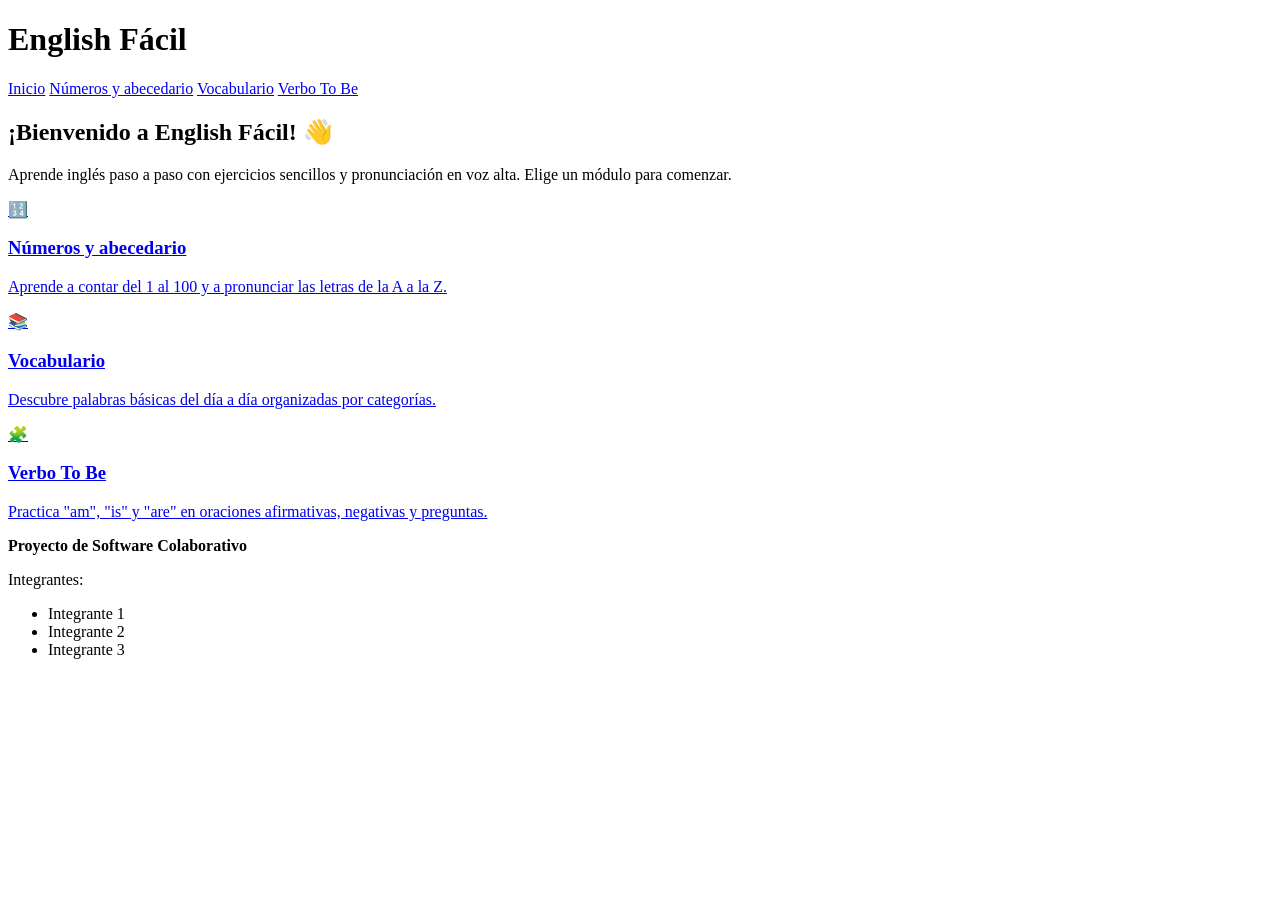
==== index.html @ 3ae9003a "Agregar módulo "Números y abecedario" con HTML, CSS y JavaScript" ====
<!DOCTYPE html>
<html lang="es">
<head>
  <meta charset="UTF-8">
  <meta name="viewport" content="width=device-width, initial-scale=1.0">
  <title>English Fácil - Inicio</title>
  <!-- Estilos comunes del proyecto -->
  <link rel="stylesheet" href="css/estilos.css">
</head>
<body>

  <!-- Encabezado común -->
  <header class="encabezado">
    <h1>English Fácil</h1>
    <nav class="menu">
      <a href="index.html">Inicio</a>
      <a href="numeros/numeros.html">Números y abecedario</a>
      <a href="vocabulario/vocabulario.html">Vocabulario</a>
      <a href="tobe/tobe.html">Verbo To Be</a>
    </nav>
  </header>

  <main class="contenedor">

    <!-- Bienvenida -->
    <section class="bienvenida">
      <h2>¡Bienvenido a English Fácil! 👋</h2>
      <p>
        Aprende inglés paso a paso con ejercicios sencillos y pronunciación en voz alta.
        Elige un módulo para comenzar.
      </p>
    </section>

    <!-- Tarjetas de acceso a cada módulo -->
    <section class="grilla">
      <a class="tarjeta" href="numeros/numeros.html">
        <span class="tarjeta-emoji" aria-hidden="true">🔢</span>
        <h3>Números y abecedario</h3>
        <p>Aprende a contar del 1 al 100 y a pronunciar las letras de la A a la Z.</p>
      </a>

      <a class="tarjeta" href="vocabulario/vocabulario.html">
        <span class="tarjeta-emoji" aria-hidden="true">📚</span>
        <h3>Vocabulario</h3>
        <p>Descubre palabras básicas del día a día organizadas por categorías.</p>
      </a>

      <a class="tarjeta" href="tobe/tobe.html">
        <span class="tarjeta-emoji" aria-hidden="true">🧩</span>
        <h3>Verbo To Be</h3>
        <p>Practica "am", "is" y "are" en oraciones afirmativas, negativas y preguntas.</p>
      </a>
    </section>

  </main>

  <!-- Pie de página -->
  <footer class="pie">
    <p><strong>Proyecto de Software Colaborativo</strong></p>
    <p>Integrantes:</p>
    <ul class="integrantes">
      <li>Integrante 1</li>
      <li>Integrante 2</li>
      <li>Integrante 3</li>
    </ul>
  </footer>

</body>
</html>
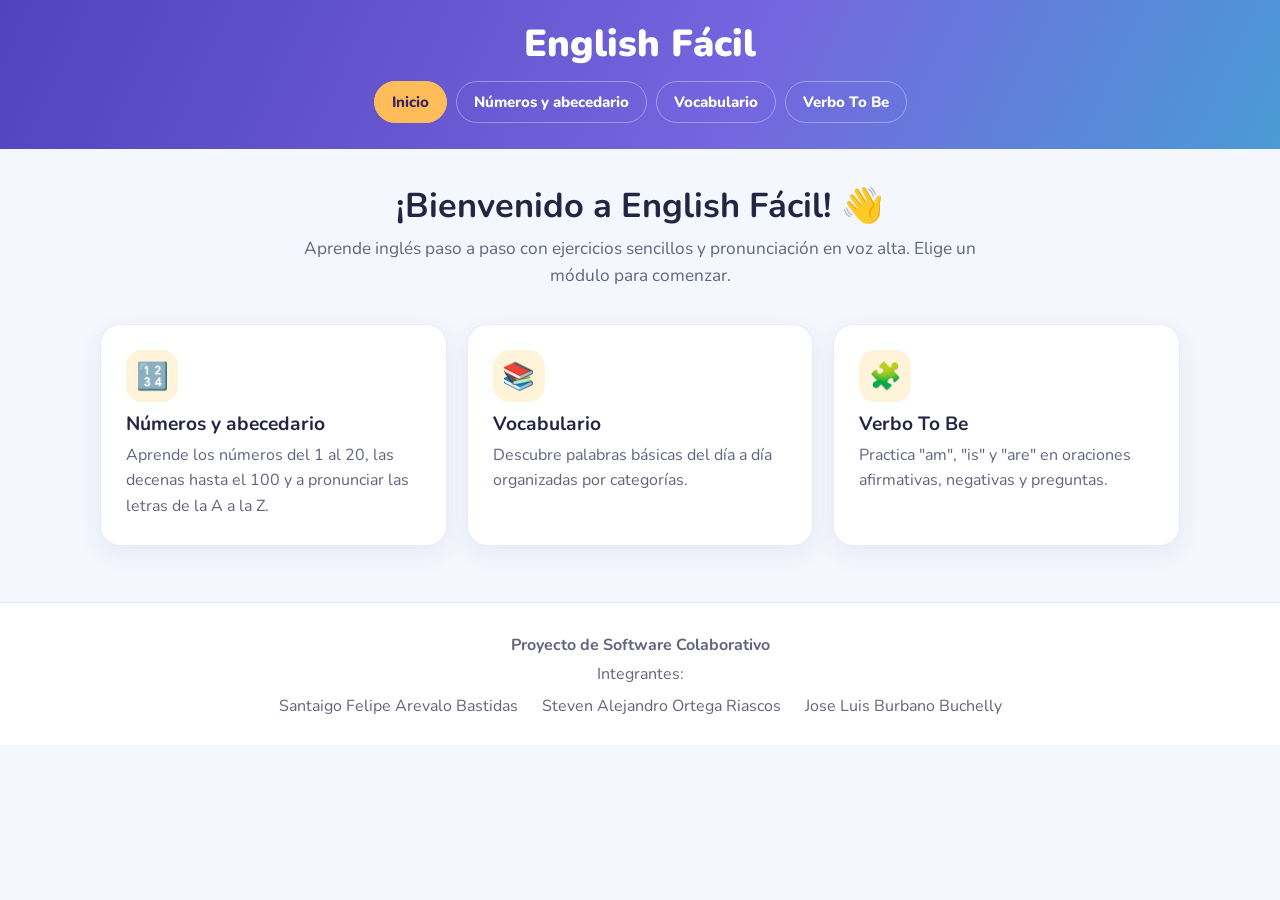
==== commit 05088581: "Mejorar accesibilidad y contenido en las secciones de navegación y tarjetas; actualizar estilos y sc" ====
--- a/index.html
+++ b/index.html
@@ -12,8 +12,8 @@
   <!-- Encabezado común -->
   <header class="encabezado">
     <h1>English Fácil</h1>
-    <nav class="menu">
-      <a href="index.html">Inicio</a>
+    <nav class="menu" aria-label="Navegación principal">
+      <a href="index.html" aria-current="page">Inicio</a>
       <a href="numeros/numeros.html">Números y abecedario</a>
       <a href="vocabulario/vocabulario.html">Vocabulario</a>
       <a href="tobe/tobe.html">Verbo To Be</a>
@@ -36,7 +36,7 @@
       <a class="tarjeta" href="numeros/numeros.html">
         <span class="tarjeta-emoji" aria-hidden="true">🔢</span>
         <h3>Números y abecedario</h3>
-        <p>Aprende a contar del 1 al 100 y a pronunciar las letras de la A a la Z.</p>
+        <p>Aprende los números del 1 al 20, las decenas hasta el 100 y a pronunciar las letras de la A a la Z.</p>
       </a>
 
       <a class="tarjeta" href="vocabulario/vocabulario.html">
@@ -59,9 +59,9 @@
     <p><strong>Proyecto de Software Colaborativo</strong></p>
     <p>Integrantes:</p>
     <ul class="integrantes">
-      <li>Integrante 1</li>
-      <li>Integrante 2</li>
-      <li>Integrante 3</li>
+      <li>Santaigo Felipe Arevalo Bastidas</li>
+      <li>Steven Alejandro Ortega Riascos</li>
+      <li>Jose Luis Burbano Buchelly</li>
     </ul>
   </footer>
 
--- a/css/estilos.css
+++ b/css/estilos.css
@@ -0,0 +1,277 @@
+@import url('https://fonts.googleapis.com/css2?family=Nunito:wght@400;500;600;700;800;900&display=swap');
+
+:root {
+  --color-primario: #6558d3;
+  --color-primario-oscuro: #493cae;
+  --color-secundario: #ffbd59;
+  --color-fondo: #f5f7ff;
+  --color-texto: #242443;
+  --color-texto-suave: #62647e;
+  --color-acierto: #16865c;
+  --color-acierto-fondo: #e7f7ef;
+  --color-error: #c43e55;
+  --color-error-fondo: #fff0f1;
+  --color-borde: #e5e6f0;
+  --radio: 20px;
+  --sombra-suave: 0 12px 32px rgba(48, 45, 104, 0.09);
+  --sombra-tarjeta: 0 8px 24px rgba(48, 45, 104, 0.08);
+}
+
+* {
+  box-sizing: border-box;
+}
+
+html {
+  scroll-behavior: smooth;
+}
+
+body {
+  min-width: 320px;
+  margin: 0;
+  background: var(--color-fondo);
+  color: var(--color-texto);
+  font-family: 'Nunito', 'Segoe UI', system-ui, sans-serif;
+  font-size: 16px;
+  line-height: 1.6;
+}
+
+button,
+select {
+  font: inherit;
+}
+
+a {
+  color: inherit;
+}
+
+.encabezado {
+  padding: 22px 24px 26px;
+  color: #fff;
+  text-align: center;
+  background: linear-gradient(115deg, #5142bd 0%, #7566df 58%, #4a9bd5 100%);
+}
+
+.encabezado h1 {
+  margin: 0 0 16px;
+  font-size: clamp(1.8rem, 5vw, 2.35rem);
+  font-weight: 900;
+  line-height: 1.15;
+}
+
+.menu {
+  display: flex;
+  flex-wrap: wrap;
+  justify-content: center;
+  gap: 9px;
+}
+
+.menu a {
+  display: inline-flex;
+  min-height: 42px;
+  align-items: center;
+  justify-content: center;
+  padding: 8px 17px;
+  border: 1px solid rgba(255, 255, 255, 0.34);
+  border-radius: 999px;
+  color: #fff;
+  font-size: 0.94rem;
+  font-weight: 800;
+  text-decoration: none;
+  transition: background-color 160ms ease, color 160ms ease, transform 160ms ease;
+}
+
+.menu a:hover {
+  transform: translateY(-2px);
+  background: rgba(255, 255, 255, 0.16);
+}
+
+.menu a[aria-current="page"] {
+  border-color: var(--color-secundario);
+  background: var(--color-secundario);
+  color: #38265a;
+}
+
+.menu a:focus-visible,
+.boton:focus-visible,
+.boton-secundario:focus-visible,
+select:focus-visible,
+[role="tab"]:focus-visible {
+  outline: 3px solid #f5a928;
+  outline-offset: 3px;
+}
+
+.contenedor {
+  width: min(100% - 40px, 1080px);
+  margin: 0 auto;
+  padding: 36px 0 56px;
+}
+
+.grilla {
+  display: grid;
+  grid-template-columns: repeat(auto-fit, minmax(min(100%, 230px), 1fr));
+  gap: 20px;
+}
+
+.tarjeta {
+  display: block;
+  padding: 25px;
+  border: 1px solid rgba(229, 230, 240, 0.8);
+  border-radius: var(--radio);
+  background: #fff;
+  box-shadow: var(--sombra-tarjeta);
+  text-decoration: none;
+  transition: transform 180ms ease, box-shadow 180ms ease;
+}
+
+.tarjeta:hover {
+  transform: translateY(-5px);
+  box-shadow: var(--sombra-suave);
+}
+
+.tarjeta h3 {
+  margin: 10px 0 6px;
+  font-size: 1.2rem;
+  line-height: 1.3;
+}
+
+.tarjeta p {
+  margin: 0;
+  color: var(--color-texto-suave);
+}
+
+.tarjeta-emoji {
+  display: inline-grid;
+  width: 52px;
+  aspect-ratio: 1;
+  place-items: center;
+  border-radius: 16px;
+  background: #fff3d9;
+  font-size: 1.65rem;
+}
+
+.bienvenida {
+  max-width: 720px;
+  margin: 0 auto 34px;
+  text-align: center;
+}
+
+.bienvenida h2 {
+  margin: 0 0 8px;
+  font-size: clamp(1.55rem, 4vw, 2.15rem);
+  line-height: 1.2;
+}
+
+.bienvenida p {
+  margin: 0;
+  color: var(--color-texto-suave);
+  font-size: 1.08rem;
+}
+
+.pie {
+  padding: 26px 20px;
+  border-top: 1px solid var(--color-borde);
+  background: #fff;
+  color: var(--color-texto-suave);
+  text-align: center;
+}
+
+.pie p {
+  margin: 4px 0;
+}
+
+.integrantes {
+  display: flex;
+  flex-wrap: wrap;
+  justify-content: center;
+  gap: 8px 24px;
+  margin: 6px 0 0;
+  padding: 0;
+  list-style: none;
+}
+
+.boton,
+.boton-secundario {
+  display: inline-flex;
+  min-height: 48px;
+  align-items: center;
+  justify-content: center;
+  padding: 11px 22px;
+  border: 0;
+  border-radius: 14px;
+  cursor: pointer;
+  font-weight: 900;
+  text-align: center;
+  text-decoration: none;
+  transition: transform 160ms ease, box-shadow 160ms ease, background-color 160ms ease;
+}
+
+.boton {
+  background: var(--color-primario);
+  box-shadow: 0 5px 0 var(--color-primario-oscuro);
+  color: #fff;
+}
+
+.boton:hover {
+  transform: translateY(-2px);
+  box-shadow: 0 7px 0 var(--color-primario-oscuro);
+  background: var(--color-primario-oscuro);
+}
+
+.boton-secundario {
+  border: 1px solid var(--color-borde);
+  background: #fff;
+  color: var(--color-texto);
+}
+
+.boton-secundario:hover {
+  transform: translateY(-2px);
+  box-shadow: var(--sombra-tarjeta);
+  background: #f8f8fd;
+}
+
+.boton:active,
+.boton-secundario:active {
+  transform: translateY(1px);
+}
+
+.correcto {
+  border-color: var(--color-acierto) !important;
+  background-color: var(--color-acierto-fondo) !important;
+  color: var(--color-acierto) !important;
+}
+
+.incorrecto {
+  border-color: var(--color-error) !important;
+  background-color: var(--color-error-fondo) !important;
+  color: var(--color-error) !important;
+}
+
+@media (max-width: 520px) {
+  .encabezado {
+    padding: 19px 14px 22px;
+  }
+
+  .menu {
+    gap: 7px;
+  }
+
+  .menu a {
+    min-height: 40px;
+    padding: 7px 12px;
+    font-size: 0.88rem;
+  }
+
+  .contenedor {
+    width: min(100% - 28px, 1080px);
+    padding: 27px 0 42px;
+  }
+}
+
+@media (prefers-reduced-motion: reduce) {
+  *,
+  *::before,
+  *::after {
+    scroll-behavior: auto !important;
+    transition-duration: 0.01ms !important;
+  }
+}
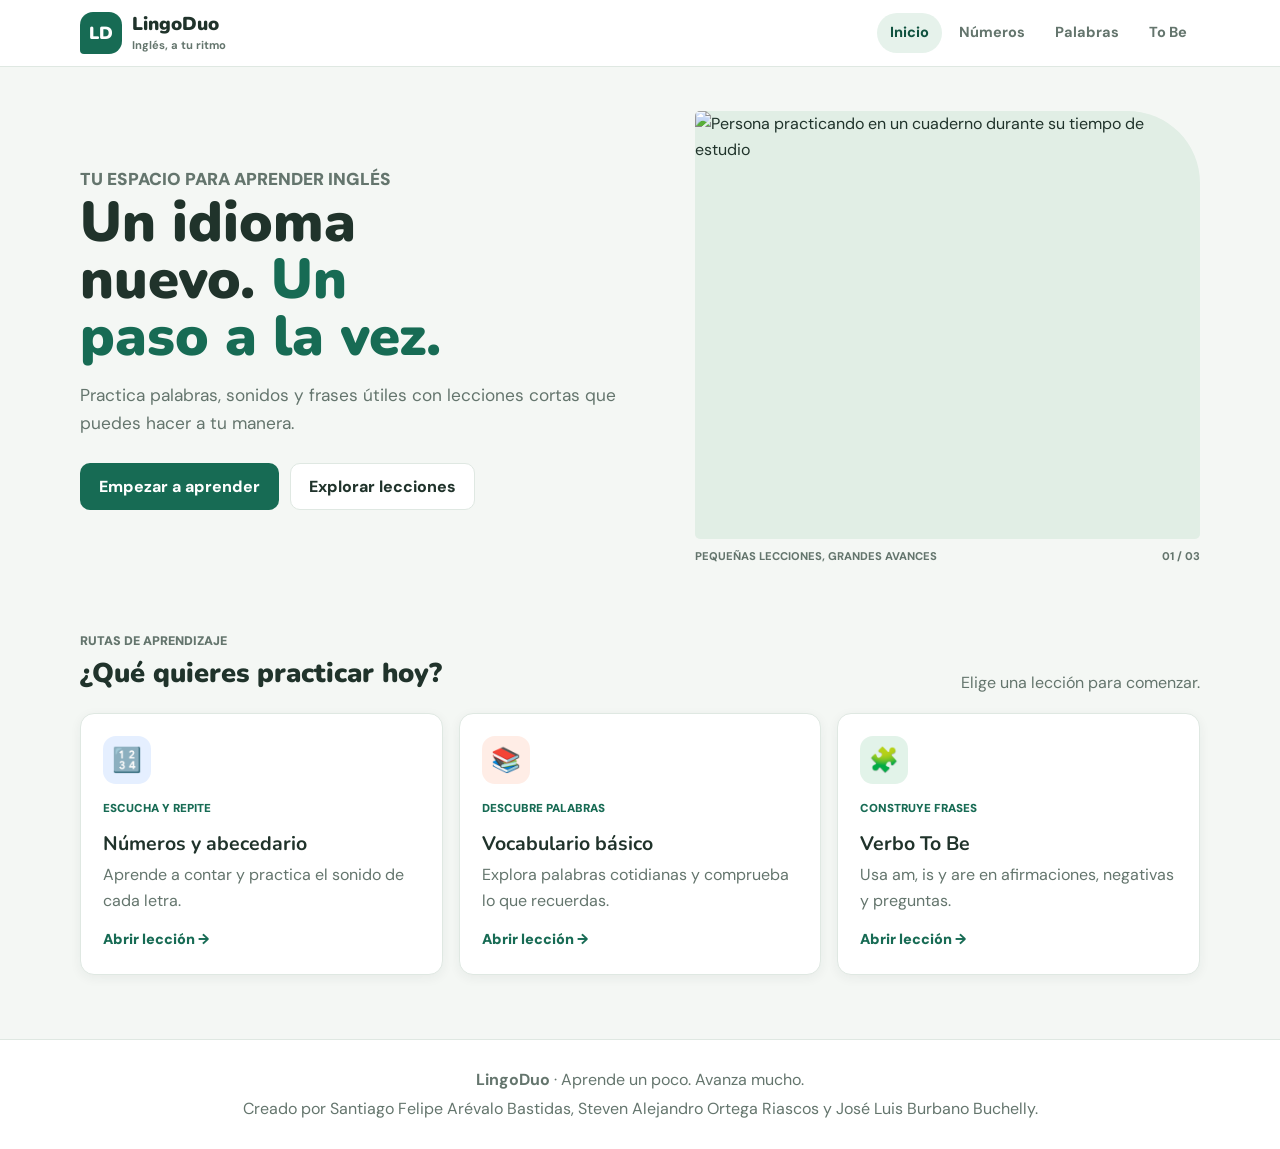
==== commit 5545d56a: "rebrand" ====
--- a/index.html
+++ b/index.html
@@ -3,66 +3,82 @@
 <head>
   <meta charset="UTF-8">
   <meta name="viewport" content="width=device-width, initial-scale=1.0">
-  <title>English Fácil - Inicio</title>
+  <meta name="description" content="Aprende inglés a tu ritmo con lecciones breves, vocabulario y práctica interactiva.">
+  <title>LingoDuo | Aprende inglés a tu ritmo</title>
   <!-- Estilos comunes del proyecto -->
   <link rel="stylesheet" href="css/estilos.css">
 </head>
 <body>
 
-  <!-- Encabezado común -->
   <header class="encabezado">
-    <h1>English Fácil</h1>
+    <a class="marca" href="index.html" aria-label="LingoDuo, inicio">
+      <span class="marca-simbolo" aria-hidden="true">LD</span>
+      <span class="marca-texto"><strong>LingoDuo</strong><small>Inglés, a tu ritmo</small></span>
+    </a>
     <nav class="menu" aria-label="Navegación principal">
       <a href="index.html" aria-current="page">Inicio</a>
-      <a href="numeros/numeros.html">Números y abecedario</a>
-      <a href="vocabulario/vocabulario.html">Vocabulario</a>
-      <a href="tobe/tobe.html">Verbo To Be</a>
+      <a href="numeros/numeros.html">Números</a>
+      <a href="vocabulario/vocabulario.html">Palabras</a>
+      <a href="tobe/tobe.html">To Be</a>
     </nav>
   </header>
 
   <main class="contenedor">
-
-    <!-- Bienvenida -->
-    <section class="bienvenida">
-      <h2>¡Bienvenido a English Fácil! 👋</h2>
-      <p>
-        Aprende inglés paso a paso con ejercicios sencillos y pronunciación en voz alta.
-        Elige un módulo para comenzar.
-      </p>
+    <section class="bienvenida hero-inicio" aria-labelledby="titulo-inicio">
+      <div class="hero-copy">
+        <p class="sobrelinea">TU ESPACIO PARA APRENDER INGLÉS</p>
+        <h1 id="titulo-inicio">Un idioma nuevo. <span>Un paso a la vez.</span></h1>
+        <p>Practica palabras, sonidos y frases útiles con lecciones cortas que puedes hacer a tu manera.</p>
+        <div class="hero-acciones">
+          <a class="boton" href="numeros/numeros.html">Empezar a aprender</a>
+          <a class="boton-secundario" href="#lecciones">Explorar lecciones</a>
+        </div>
+      </div>
+      <figure class="hero-visual">
+        <img src="https://images.unsplash.com/photo-1434030216411-0b793f4b4173?auto=format&amp;fit=crop&amp;w=1000&amp;q=85" alt="Persona practicando en un cuaderno durante su tiempo de estudio" fetchpriority="high">
+        <figcaption><span>PEQUEÑAS LECCIONES, GRANDES AVANCES</span><span>01 / 03</span></figcaption>
+      </figure>
     </section>
 
-    <!-- Tarjetas de acceso a cada módulo -->
-    <section class="grilla">
-      <a class="tarjeta" href="numeros/numeros.html">
-        <span class="tarjeta-emoji" aria-hidden="true">🔢</span>
-        <h3>Números y abecedario</h3>
-        <p>Aprende los números del 1 al 20, las decenas hasta el 100 y a pronunciar las letras de la A a la Z.</p>
-      </a>
-
-      <a class="tarjeta" href="vocabulario/vocabulario.html">
-        <span class="tarjeta-emoji" aria-hidden="true">📚</span>
-        <h3>Vocabulario</h3>
-        <p>Descubre palabras básicas del día a día organizadas por categorías.</p>
-      </a>
-
-      <a class="tarjeta" href="tobe/tobe.html">
-        <span class="tarjeta-emoji" aria-hidden="true">🧩</span>
-        <h3>Verbo To Be</h3>
-        <p>Practica "am", "is" y "are" en oraciones afirmativas, negativas y preguntas.</p>
-      </a>
+    <section id="lecciones" aria-labelledby="titulo-lecciones">
+      <div class="modulos-titulo">
+        <div>
+          <p class="sobrelinea">RUTAS DE APRENDIZAJE</p>
+          <h2 id="titulo-lecciones">¿Qué quieres practicar hoy?</h2>
+        </div>
+        <p>Elige una lección para comenzar.</p>
+      </div>
+      <div class="grilla">
+        <a class="tarjeta tarjeta-modulo" href="numeros/numeros.html">
+          <span class="tarjeta-emoji modulo-numero" aria-hidden="true">🔢</span>
+          <p class="tipo-modulo">ESCUCHA Y REPITE</p>
+          <h3>Números y abecedario</h3>
+          <p>Aprende a contar y practica el sonido de cada letra.</p>
+          <span class="enlace-modulo">Abrir lección <span aria-hidden="true">→</span></span>
+        </a>
+        <a class="tarjeta tarjeta-modulo" href="vocabulario/vocabulario.html">
+          <span class="tarjeta-emoji modulo-vocabulario" aria-hidden="true">📚</span>
+          <p class="tipo-modulo">DESCUBRE PALABRAS</p>
+          <h3>Vocabulario básico</h3>
+          <p>Explora palabras cotidianas y comprueba lo que recuerdas.</p>
+          <span class="enlace-modulo">Abrir lección <span aria-hidden="true">→</span></span>
+        </a>
+        <a class="tarjeta tarjeta-modulo" href="tobe/tobe.html">
+          <span class="tarjeta-emoji modulo-gramatica" aria-hidden="true">🧩</span>
+          <p class="tipo-modulo">CONSTRUYE FRASES</p>
+          <h3>Verbo To Be</h3>
+          <p>Usa am, is y are en afirmaciones, negativas y preguntas.</p>
+          <span class="enlace-modulo">Abrir lección <span aria-hidden="true">→</span></span>
+        </a>
+      </div>
     </section>
-
   </main>
 
-  <!-- Pie de página -->
   <footer class="pie">
-    <p><strong>Proyecto de Software Colaborativo</strong></p>
-    <p>Integrantes:</p>
-    <ul class="integrantes">
-      <li>Santaigo Felipe Arevalo Bastidas</li>
-      <li>Steven Alejandro Ortega Riascos</li>
-      <li>Jose Luis Burbano Buchelly</li>
-    </ul>
+    <div class="pie-contenido">
+      <p><strong>LingoDuo</strong> · Aprende un poco. Avanza mucho.</p>
+      <p>Creado por Santiago Felipe Arévalo Bastidas, Steven Alejandro Ortega Riascos y José Luis Burbano Buchelly.</p>
+    </div>
   </footer>
 
 </body>
--- a/css/estilos.css
+++ b/css/estilos.css
@@ -1,20 +1,22 @@
-@import url('https://fonts.googleapis.com/css2?family=Nunito:wght@400;500;600;700;800;900&display=swap');
+@import url('https://fonts.googleapis.com/css2?family=DM+Sans:wght@400;500;600;700;800&family=Nunito:wght@600;700;800;900&display=swap');
 
 :root {
-  --color-primario: #6558d3;
-  --color-primario-oscuro: #493cae;
-  --color-secundario: #ffbd59;
-  --color-fondo: #f5f7ff;
-  --color-texto: #242443;
-  --color-texto-suave: #62647e;
-  --color-acierto: #16865c;
-  --color-acierto-fondo: #e7f7ef;
-  --color-error: #c43e55;
-  --color-error-fondo: #fff0f1;
-  --color-borde: #e5e6f0;
-  --radio: 20px;
-  --sombra-suave: 0 12px 32px rgba(48, 45, 104, 0.09);
-  --sombra-tarjeta: 0 8px 24px rgba(48, 45, 104, 0.08);
+  --color-primario: #176b54;
+  --color-primario-oscuro: #10523f;
+  --color-secundario: #f5b84b;
+  --color-fondo: #f4f7f4;
+  --color-texto: #20332b;
+  --color-texto-suave: #64756d;
+  --color-acierto: #087b58;
+  --color-acierto-fondo: #e3f5ec;
+  --color-error: #bd4450;
+  --color-error-fondo: #fff0ef;
+  --color-borde: #dfe8e2;
+  --color-azul: #386cb3;
+  --color-coral: #d96a4a;
+  --radio: 14px;
+  --sombra-suave: 0 12px 28px rgba(32, 51, 43, 0.12);
+  --sombra-tarjeta: 0 3px 12px rgba(32, 51, 43, 0.06);
 }
 
 * {
@@ -30,9 +32,16 @@
   margin: 0;
   background: var(--color-fondo);
   color: var(--color-texto);
-  font-family: 'Nunito', 'Segoe UI', system-ui, sans-serif;
+  font-family: 'DM Sans', 'Segoe UI', system-ui, sans-serif;
   font-size: 16px;
   line-height: 1.6;
+}
+
+h1,
+h2,
+h3,
+.marca-texto strong {
+  font-family: 'Nunito', 'DM Sans', sans-serif;
 }
 
 button,
@@ -45,92 +54,141 @@
 }
 
 .encabezado {
-  padding: 22px 24px 26px;
+  position: sticky;
+  z-index: 10;
+  top: 0;
+  display: flex;
+  align-items: center;
+  justify-content: space-between;
+  gap: 24px;
+  padding: 12px max(24px, calc((100vw - 1120px) / 2));
+  border-bottom: 1px solid var(--color-borde);
+  background: rgba(255, 255, 255, 0.96);
+  backdrop-filter: blur(12px);
+}
+
+.encabezado h1 {
+  margin: 0;
+  font-size: 1.4rem;
+  font-weight: 900;
+  line-height: 1.15;
+}
+
+.marca {
+  display: inline-flex;
+  flex: 0 0 auto;
+  align-items: center;
+  gap: 10px;
+  color: var(--color-texto);
+  text-decoration: none;
+}
+
+.marca-simbolo {
+  display: grid;
+  width: 42px;
+  aspect-ratio: 1;
+  place-items: center;
+  border-radius: 13px 13px 13px 4px;
+  background: var(--color-primario);
   color: #fff;
-  text-align: center;
-  background: linear-gradient(115deg, #5142bd 0%, #7566df 58%, #4a9bd5 100%);
-}
-
-.encabezado h1 {
-  margin: 0 0 16px;
-  font-size: clamp(1.8rem, 5vw, 2.35rem);
-  font-weight: 900;
+  font-family: 'Nunito', sans-serif;
+  font-size: 1.1rem;
+  font-weight: 900;
+}
+
+.marca-texto {
+  display: grid;
   line-height: 1.15;
+}
+
+.marca-texto strong {
+  font-size: 1.17rem;
+  font-weight: 900;
+}
+
+.marca-texto small {
+  margin-top: 3px;
+  color: var(--color-texto-suave);
+  font-size: 0.7rem;
+  font-weight: 700;
 }
 
 .menu {
   display: flex;
   flex-wrap: wrap;
   justify-content: center;
-  gap: 9px;
+  gap: 4px;
 }
 
 .menu a {
   display: inline-flex;
-  min-height: 42px;
+  min-height: 40px;
   align-items: center;
   justify-content: center;
-  padding: 8px 17px;
-  border: 1px solid rgba(255, 255, 255, 0.34);
+  padding: 8px 13px;
   border-radius: 999px;
-  color: #fff;
-  font-size: 0.94rem;
+  color: var(--color-texto-suave);
+  font-size: 0.91rem;
+  font-weight: 700;
+  text-decoration: none;
+  transition: background-color 160ms ease, color 160ms ease;
+}
+
+.menu a:hover {
+  background: #edf5f0;
+  color: var(--color-primario);
+}
+
+.menu a[aria-current="page"] {
+  background: #e6f2eb;
+  color: var(--color-primario-oscuro);
   font-weight: 800;
-  text-decoration: none;
-  transition: background-color 160ms ease, color 160ms ease, transform 160ms ease;
-}
-
-.menu a:hover {
-  transform: translateY(-2px);
-  background: rgba(255, 255, 255, 0.16);
-}
-
-.menu a[aria-current="page"] {
-  border-color: var(--color-secundario);
-  background: var(--color-secundario);
-  color: #38265a;
 }
 
 .menu a:focus-visible,
+.marca:focus-visible,
+.tarjeta:focus-visible,
 .boton:focus-visible,
 .boton-secundario:focus-visible,
+.boton-escuchar:focus-visible,
 select:focus-visible,
 [role="tab"]:focus-visible {
-  outline: 3px solid #f5a928;
+  outline: 3px solid var(--color-secundario);
   outline-offset: 3px;
 }
 
 .contenedor {
-  width: min(100% - 40px, 1080px);
+  width: min(100% - 40px, 1120px);
   margin: 0 auto;
-  padding: 36px 0 56px;
+  padding: 42px 0 64px;
 }
 
 .grilla {
   display: grid;
-  grid-template-columns: repeat(auto-fit, minmax(min(100%, 230px), 1fr));
-  gap: 20px;
-}
-
-.tarjeta {
+  grid-template-columns: repeat(auto-fit, minmax(min(100%, 220px), 1fr));
+  gap: 16px;
+}
+
+.tarjeta:not(.cara) {
   display: block;
-  padding: 25px;
-  border: 1px solid rgba(229, 230, 240, 0.8);
+  padding: 22px;
+  border: 1px solid var(--color-borde);
   border-radius: var(--radio);
   background: #fff;
   box-shadow: var(--sombra-tarjeta);
   text-decoration: none;
-  transition: transform 180ms ease, box-shadow 180ms ease;
-}
-
-.tarjeta:hover {
-  transform: translateY(-5px);
+  transition: transform 160ms ease, box-shadow 160ms ease, border-color 160ms ease;
+}
+
+.tarjeta:not(.cara):hover {
+  transform: translateY(-3px);
+  border-color: #c8dbce;
   box-shadow: var(--sombra-suave);
 }
 
 .tarjeta h3 {
-  margin: 10px 0 6px;
-  font-size: 1.2rem;
+  margin: 12px 0 6px;
+  font-size: 1.22rem;
   line-height: 1.3;
 }
 
@@ -141,24 +199,163 @@
 
 .tarjeta-emoji {
   display: inline-grid;
-  width: 52px;
+  width: 48px;
   aspect-ratio: 1;
   place-items: center;
-  border-radius: 16px;
-  background: #fff3d9;
-  font-size: 1.65rem;
+  border-radius: 13px;
+  background: #fdf0d2;
+  font-size: 1.5rem;
 }
 
 .bienvenida {
-  max-width: 720px;
-  margin: 0 auto 34px;
-  text-align: center;
-}
-
-.bienvenida h2 {
+  margin: 2px 0 66px;
+}
+
+.hero-inicio {
+  display: grid;
+  grid-template-columns: minmax(0, 1fr) minmax(300px, 0.9fr);
+  align-items: center;
+  gap: 54px;
+}
+
+.hero-copy {
+  max-width: 570px;
+}
+
+.sobrelinea {
+  margin: 0 0 12px;
+  color: var(--color-primario);
+  font-size: 0.78rem;
+  font-weight: 900;
+}
+
+.hero-copy h1 {
+  max-width: 11ch;
+  margin: 0 0 17px;
+  font-size: 3.5rem;
+  font-weight: 900;
+  line-height: 1.02;
+}
+
+.hero-copy h1 span {
+  color: var(--color-primario);
+}
+
+.hero-copy > p:not(.sobrelinea) {
+  max-width: 46ch;
+  margin: 0;
+  color: var(--color-texto-suave);
+  font-size: 1.08rem;
+}
+
+.hero-acciones {
+  display: flex;
+  flex-wrap: wrap;
+  gap: 11px;
+  margin-top: 25px;
+}
+
+.hero-visual {
+  position: relative;
+  min-width: 0;
+  margin: 0;
+}
+
+.hero-visual img {
+  display: block;
+  width: 100%;
+  aspect-ratio: 1.18;
+  object-fit: cover;
+  border-radius: 5px 72px 5px 5px;
+  background: #e1eee5;
+}
+
+.hero-visual figcaption {
+  display: flex;
+  justify-content: space-between;
+  gap: 14px;
+  margin-top: 9px;
+  color: var(--color-texto-suave);
+  font-size: 0.7rem;
+  font-weight: 800;
+}
+
+.cabecera-modulo {
+  max-width: 740px;
+  margin-bottom: 27px;
+}
+
+.cabecera-modulo .sobrelinea {
+  margin-bottom: 7px;
+}
+
+.cabecera-modulo h1,
+.cabecera-modulo h2 {
   margin: 0 0 8px;
-  font-size: clamp(1.55rem, 4vw, 2.15rem);
-  line-height: 1.2;
+  font-size: 2.45rem;
+  font-weight: 900;
+  line-height: 1.15;
+}
+
+.cabecera-modulo p:last-child {
+  margin: 0;
+  color: var(--color-texto-suave);
+  font-size: 1.02rem;
+}
+
+.modulos-titulo {
+  display: flex;
+  flex-wrap: wrap;
+  align-items: end;
+  justify-content: space-between;
+  gap: 8px 20px;
+  margin-bottom: 18px;
+}
+
+.modulos-titulo h2 {
+  margin: 0;
+  font-size: 1.7rem;
+  font-weight: 900;
+}
+
+.modulos-titulo p {
+  margin: 0;
+  color: var(--color-texto-suave);
+}
+
+.tarjeta-modulo {
+  min-height: 220px;
+}
+
+.tarjeta-modulo .modulo-numero {
+  background: #e5efff;
+}
+
+.tarjeta-modulo .modulo-vocabulario {
+  background: #ffede6;
+}
+
+.tarjeta-modulo .modulo-gramatica {
+  background: #e2f3e9;
+}
+
+.tarjeta-modulo .tipo-modulo {
+  margin: 16px 0 0;
+  color: var(--color-primario);
+  font-size: 0.72rem;
+  font-weight: 900;
+}
+
+.tarjeta-modulo > p:not(.tipo-modulo) {
+  min-height: 3.2em;
+}
+
+.enlace-modulo {
+  display: inline-block;
+  margin-top: 15px;
+  color: var(--color-primario);
+  font-size: 0.9rem;
+  font-weight: 900;
 }
 
 .bienvenida p {
@@ -168,10 +365,15 @@
 }
 
 .pie {
-  padding: 26px 20px;
+  padding: 23px 20px;
   border-top: 1px solid var(--color-borde);
   background: #fff;
   color: var(--color-texto-suave);
+}
+
+.pie-contenido {
+  width: min(100%, 1120px);
+  margin: 0 auto;
   text-align: center;
 }
 
@@ -192,28 +394,25 @@
 .boton,
 .boton-secundario {
   display: inline-flex;
-  min-height: 48px;
+  min-height: 44px;
   align-items: center;
   justify-content: center;
-  padding: 11px 22px;
-  border: 0;
-  border-radius: 14px;
+  padding: 10px 18px;
+  border: 1px solid transparent;
+  border-radius: 10px;
   cursor: pointer;
-  font-weight: 900;
+  font-weight: 800;
   text-align: center;
   text-decoration: none;
-  transition: transform 160ms ease, box-shadow 160ms ease, background-color 160ms ease;
+  transition: transform 150ms ease, background-color 150ms ease, border-color 150ms ease;
 }
 
 .boton {
   background: var(--color-primario);
-  box-shadow: 0 5px 0 var(--color-primario-oscuro);
   color: #fff;
 }
 
 .boton:hover {
-  transform: translateY(-2px);
-  box-shadow: 0 7px 0 var(--color-primario-oscuro);
   background: var(--color-primario-oscuro);
 }
 
@@ -224,9 +423,8 @@
 }
 
 .boton-secundario:hover {
-  transform: translateY(-2px);
-  box-shadow: var(--sombra-tarjeta);
-  background: #f8f8fd;
+  border-color: #b7cfc0;
+  background: #f5faf6;
 }
 
 .boton:active,
@@ -248,22 +446,69 @@
 
 @media (max-width: 520px) {
   .encabezado {
-    padding: 19px 14px 22px;
+    flex-wrap: wrap;
+    gap: 8px 14px;
+    padding: 10px 14px;
   }
 
   .menu {
-    gap: 7px;
+    width: 100%;
+    justify-content: flex-start;
+    gap: 2px;
   }
 
   .menu a {
-    min-height: 40px;
-    padding: 7px 12px;
-    font-size: 0.88rem;
+    min-height: 36px;
+    padding: 6px 10px;
+    font-size: 0.83rem;
   }
 
   .contenedor {
-    width: min(100% - 28px, 1080px);
-    padding: 27px 0 42px;
+    width: min(100% - 30px, 1120px);
+    padding: 30px 0 46px;
+  }
+
+  .hero-inicio {
+    grid-template-columns: 1fr;
+    gap: 28px;
+  }
+
+  .hero-copy h1 {
+    max-width: 12ch;
+    font-size: 2.6rem;
+  }
+
+  .hero-visual img {
+    max-height: 340px;
+    aspect-ratio: 1.35;
+  }
+
+  .bienvenida {
+    margin-bottom: 48px;
+  }
+
+  .cabecera-modulo h1,
+  .cabecera-modulo h2 {
+    font-size: 2rem;
+  }
+
+  .tarjeta-modulo {
+    min-height: 0;
+  }
+}
+
+@media (min-width: 521px) and (max-width: 800px) {
+  .encabezado {
+    padding-inline: 20px;
+  }
+
+  .hero-inicio {
+    grid-template-columns: 1fr 0.8fr;
+    gap: 28px;
+  }
+
+  .hero-copy h1 {
+    font-size: 2.8rem;
   }
 }
 
